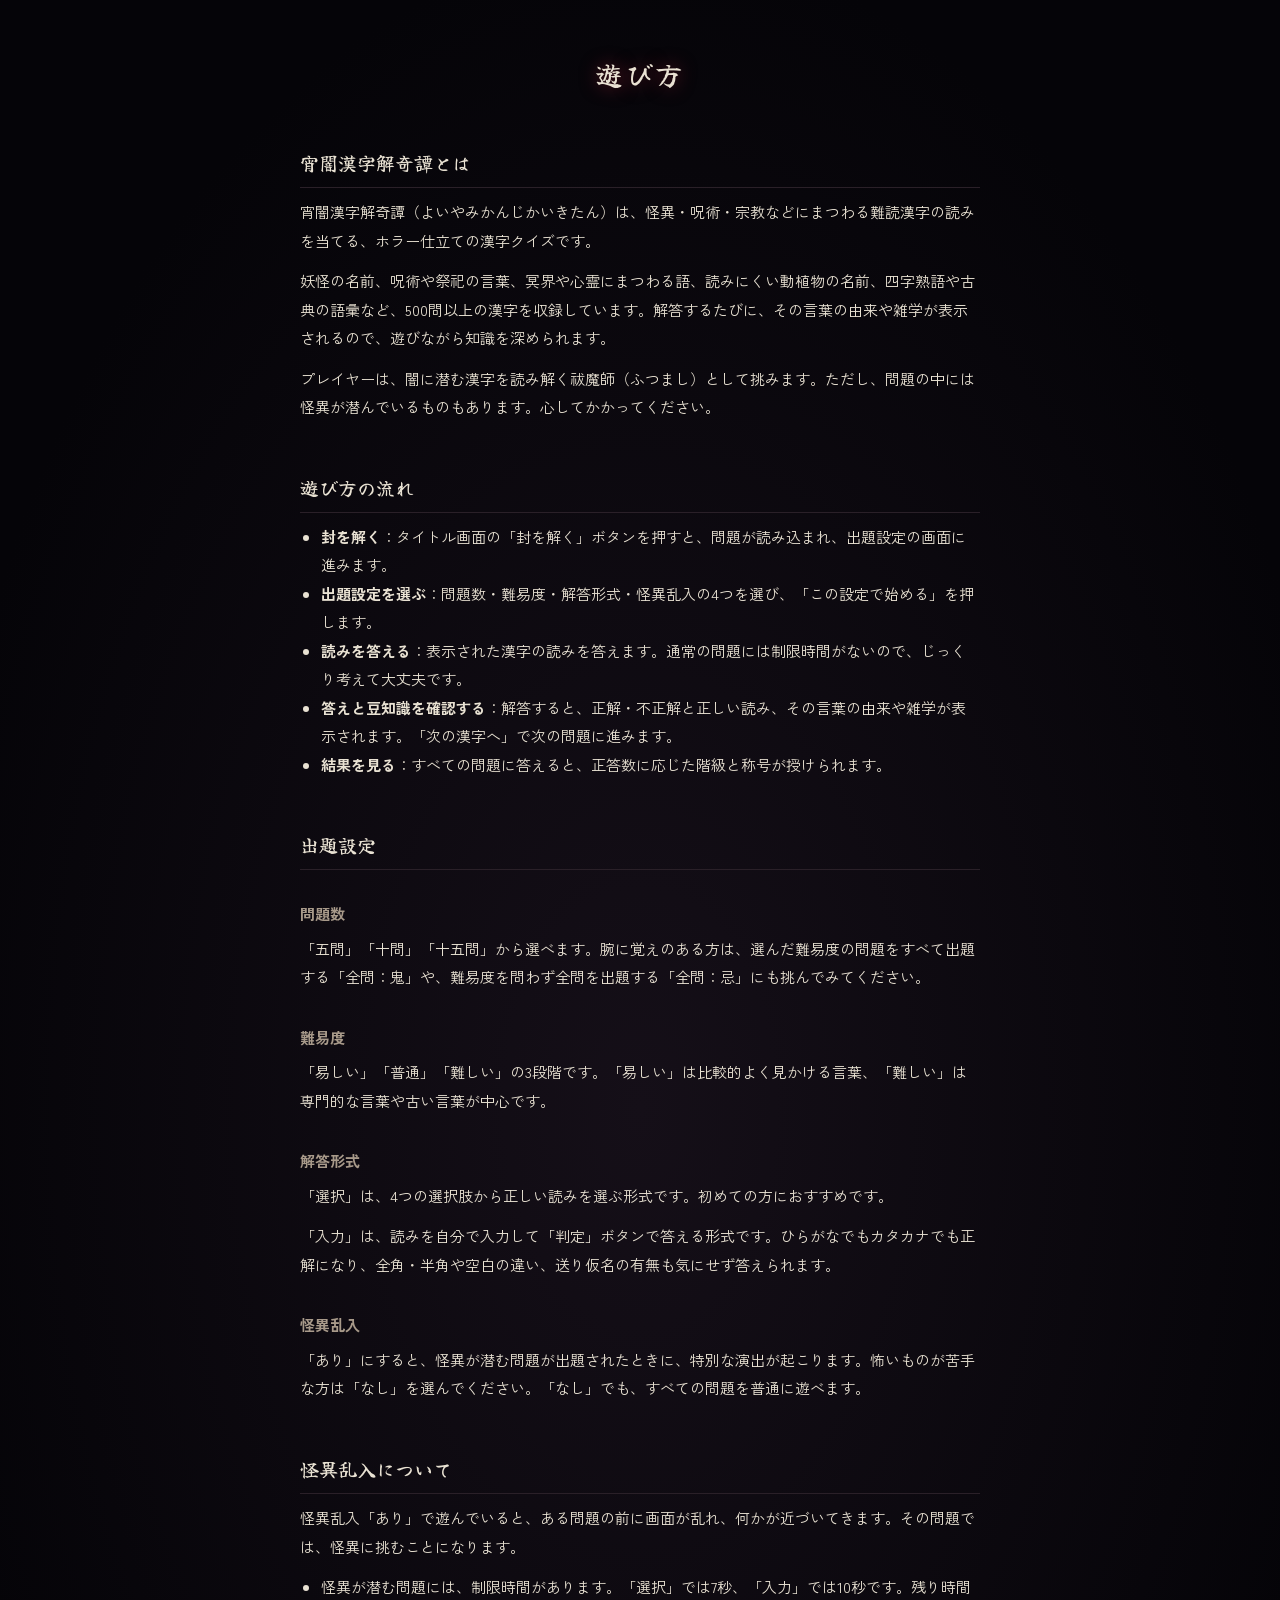
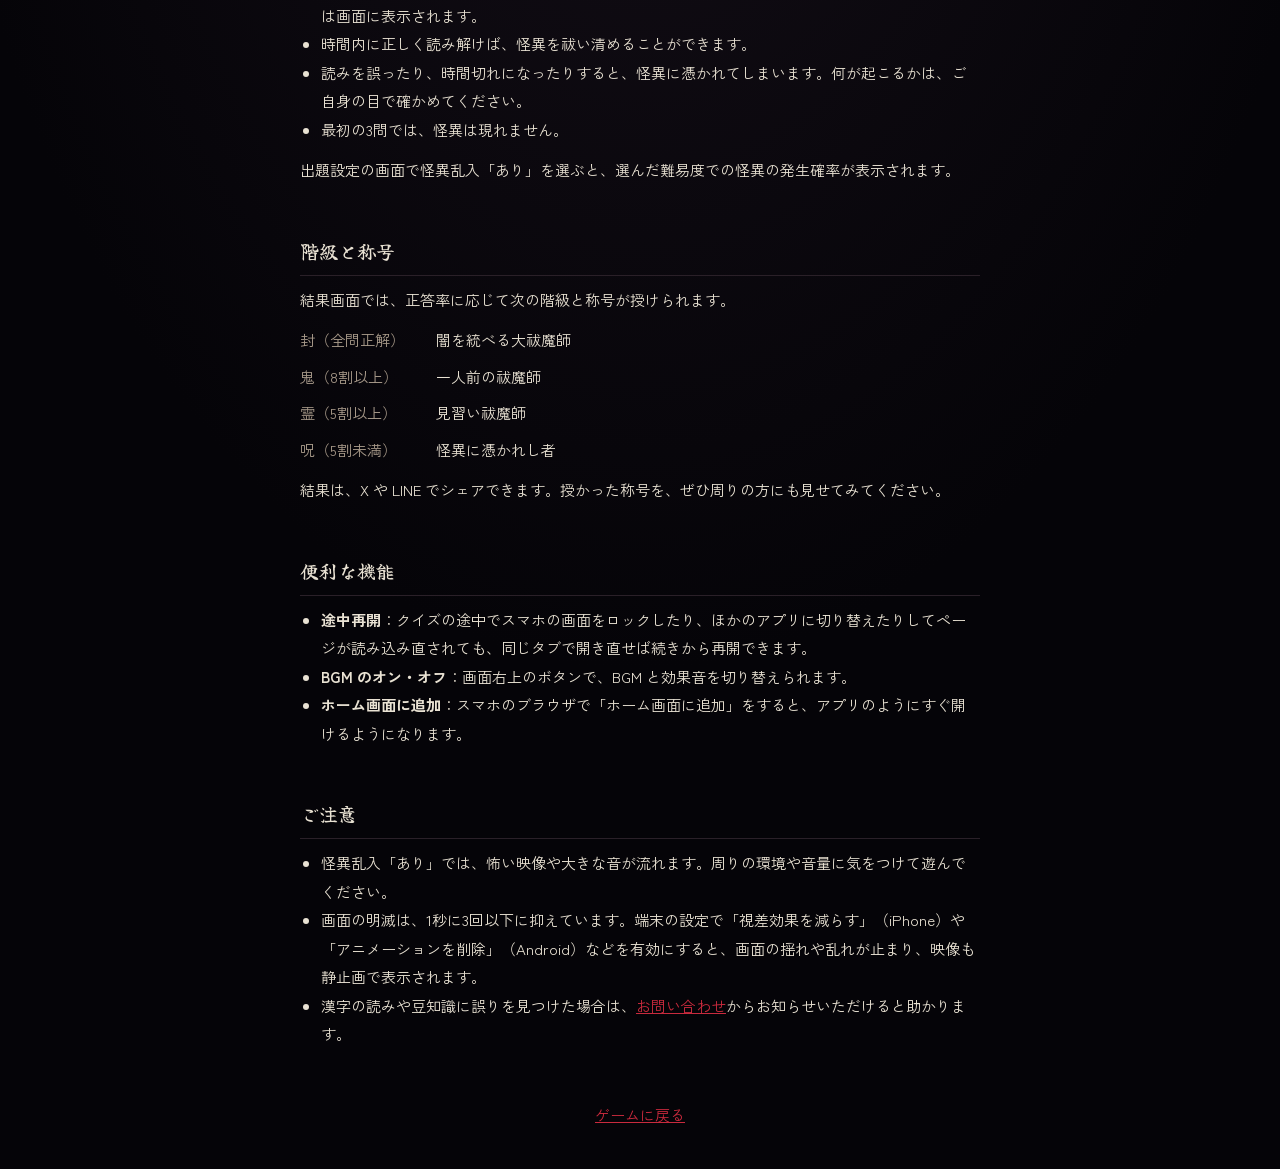
==== howto.html @ ac473db5 "収益化対応④" ====
<!DOCTYPE html>
<html lang="ja">
<head>
<meta charset="UTF-8">
<meta name="viewport" content="width=device-width, initial-scale=1.0">
<title>遊び方 | 宵闇漢字解奇譚</title>
<meta name="description" content="怪異・呪術・宗教にまつわる難読漢字の読みを当てるホラー漢字クイズ「宵闇漢字解奇譚」の遊び方">
<!-- Google アナリティクス -->
<script async src="https://www.googletagmanager.com/gtag/js?id=G-P592WETBHK"></script>
<script>
  window.dataLayer = window.dataLayer || [];
  function gtag(){dataLayer.push(arguments);}
  gtag('js', new Date());
  gtag('config', 'G-P592WETBHK');
</script>
<link rel="icon" type="image/png" sizes="32x32" href="assets/icons/favicon-32.png">
<link rel="apple-touch-icon" href="assets/icons/apple-touch-icon.png">
<meta name="theme-color" content="#000000">
<link rel="preconnect" href="https://fonts.googleapis.com">
<link rel="preconnect" href="https://fonts.gstatic.com" crossorigin>
<link href="https://fonts.googleapis.com/css2?family=Yuji+Syuku&family=Zen+Kaku+Gothic+New:wght@400;500;700;900&display=swap" rel="stylesheet">
<link rel="stylesheet" href="css/base.css">
<link rel="stylesheet" href="css/legal.css">
</head>
<body>
<main class="legal">
  <h1>遊び方</h1>

  <h2>宵闇漢字解奇譚とは</h2>
  <p>宵闇漢字解奇譚（よいやみかんじかいきたん）は、怪異・呪術・宗教などにまつわる難読漢字の読みを当てる、ホラー仕立ての漢字クイズです。</p>
  <p>妖怪の名前、呪術や祭祀の言葉、冥界や心霊にまつわる語、読みにくい動植物の名前、四字熟語や古典の語彙など、500問以上の漢字を収録しています。解答するたびに、その言葉の由来や雑学が表示されるので、遊びながら知識を深められます。</p>
  <p>プレイヤーは、闇に潜む漢字を読み解く祓魔師（ふつまし）として挑みます。ただし、問題の中には怪異が潜んでいるものもあります。心してかかってください。</p>

  <h2>遊び方の流れ</h2>
  <ul>
    <li><strong>封を解く</strong>：タイトル画面の「封を解く」ボタンを押すと、問題が読み込まれ、出題設定の画面に進みます。</li>
    <li><strong>出題設定を選ぶ</strong>：問題数・難易度・解答形式・怪異乱入の4つを選び、「この設定で始める」を押します。</li>
    <li><strong>読みを答える</strong>：表示された漢字の読みを答えます。通常の問題には制限時間がないので、じっくり考えて大丈夫です。</li>
    <li><strong>答えと豆知識を確認する</strong>：解答すると、正解・不正解と正しい読み、その言葉の由来や雑学が表示されます。「次の漢字へ」で次の問題に進みます。</li>
    <li><strong>結果を見る</strong>：すべての問題に答えると、正答数に応じた階級と称号が授けられます。</li>
  </ul>

  <h2>出題設定</h2>
  <h3>問題数</h3>
  <p>「五問」「十問」「十五問」から選べます。腕に覚えのある方は、選んだ難易度の問題をすべて出題する「全問：鬼」や、難易度を問わず全問を出題する「全問：忌」にも挑んでみてください。</p>
  <h3>難易度</h3>
  <p>「易しい」「普通」「難しい」の3段階です。「易しい」は比較的よく見かける言葉、「難しい」は専門的な言葉や古い言葉が中心です。</p>
  <h3>解答形式</h3>
  <p>「選択」は、4つの選択肢から正しい読みを選ぶ形式です。初めての方におすすめです。</p>
  <p>「入力」は、読みを自分で入力して「判定」ボタンで答える形式です。ひらがなでもカタカナでも正解になり、全角・半角や空白の違い、送り仮名の有無も気にせず答えられます。</p>
  <h3>怪異乱入</h3>
  <p>「あり」にすると、怪異が潜む問題が出題されたときに、特別な演出が起こります。怖いものが苦手な方は「なし」を選んでください。「なし」でも、すべての問題を普通に遊べます。</p>

  <h2>怪異乱入について</h2>
  <p>怪異乱入「あり」で遊んでいると、ある問題の前に画面が乱れ、何かが近づいてきます。その問題では、怪異に挑むことになります。</p>
  <ul>
    <li>怪異が潜む問題には、制限時間があります。「選択」では7秒、「入力」では10秒です。残り時間は画面に表示されます。</li>
    <li>時間内に正しく読み解けば、怪異を祓い清めることができます。</li>
    <li>読みを誤ったり、時間切れになったりすると、怪異に憑かれてしまいます。何が起こるかは、ご自身の目で確かめてください。</li>
    <li>最初の3問では、怪異は現れません。</li>
  </ul>
  <p>出題設定の画面で怪異乱入「あり」を選ぶと、選んだ難易度での怪異の発生確率が表示されます。</p>

  <h2>階級と称号</h2>
  <p>結果画面では、正答率に応じて次の階級と称号が授けられます。</p>
  <dl>
    <dt>封（全問正解）</dt>
    <dd>闇を統べる大祓魔師</dd>
    <dt>鬼（8割以上）</dt>
    <dd>一人前の祓魔師</dd>
    <dt>霊（5割以上）</dt>
    <dd>見習い祓魔師</dd>
    <dt>呪（5割未満）</dt>
    <dd>怪異に憑かれし者</dd>
  </dl>
  <p>結果は、X や LINE でシェアできます。授かった称号を、ぜひ周りの方にも見せてみてください。</p>

  <h2>便利な機能</h2>
  <ul>
    <li><strong>途中再開</strong>：クイズの途中でスマホの画面をロックしたり、ほかのアプリに切り替えたりしてページが読み込み直されても、同じタブで開き直せば続きから再開できます。</li>
    <li><strong>BGM のオン・オフ</strong>：画面右上のボタンで、BGM と効果音を切り替えられます。</li>
    <li><strong>ホーム画面に追加</strong>：スマホのブラウザで「ホーム画面に追加」をすると、アプリのようにすぐ開けるようになります。</li>
  </ul>

  <h2>ご注意</h2>
  <ul>
    <li>怪異乱入「あり」では、怖い映像や大きな音が流れます。周りの環境や音量に気をつけて遊んでください。</li>
    <li>画面の明滅は、1秒に3回以下に抑えています。端末の設定で「視差効果を減らす」（iPhone）や「アニメーションを削除」（Android）などを有効にすると、画面の揺れや乱れが止まり、映像も静止画で表示されます。</li>
    <li>漢字の読みや豆知識に誤りを見つけた場合は、<a href="contact.html">お問い合わせ</a>からお知らせいただけると助かります。</li>
  </ul>

  <a class="back" href="./">ゲームに戻る</a>
</main>
</body>
</html>
---- css/base.css ----
/* ============================================================
     共通スタイル：色の変数、背景（霧・熾火）、画面の枠組み、共通ボタン、フッター、PC表示
     ============================================================ */
  :root{
    --bg-void:#08070a;
    --bg-panel:#120e14;
    --bg-panel-2:#1a1420;
    --blood:#8b1a2b;
    --blood-bright:#c92a3d;
    --ash-purple:#3d1a4a;
    --ash-purple-2:#5c2a6e;
    --bone:#e9e2d3;
    --bone-dim:#a89a8a;
    --sick-green:#4a7c59;
    --sick-green-bright:#6fbf7f;
    --line:#2a2028;
    --shadow-deep: 0 20px 60px rgba(0,0,0,0.7);
  }

  *{box-sizing:border-box;-webkit-tap-highlight-color:transparent;}

  html,body{
    margin:0;padding:0;height:100%;
    background:var(--bg-void);
    color:var(--bone);
    font-family:'Zen Kaku Gothic New',sans-serif;
    overscroll-behavior:none;
  }

  #app{
    position:relative;
    min-height:100vh;
    min-height:100dvh;
    display:flex;
    flex-direction:column;
    overflow:hidden;
  }

  /* ---------- 背景演出：漂う霧・熾火 ---------- */
  .fog-layer{
    position:fixed;inset:-10% -10%;
    pointer-events:none;
    z-index:0;
    background:
      radial-gradient(ellipse 60% 40% at 20% 15%, rgba(61,26,74,0.35), transparent 60%),
      radial-gradient(ellipse 50% 35% at 85% 80%, rgba(139,26,43,0.22), transparent 60%),
      radial-gradient(ellipse 70% 50% at 50% 100%, rgba(92,42,110,0.18), transparent 65%);
    animation: driftFog 22s ease-in-out infinite alternate;
  }
  @keyframes driftFog{
    0%{ transform: translate(0,0) scale(1); }
    100%{ transform: translate(-2%,3%) scale(1.05); }
  }
  .embers{
    position:fixed;inset:0;pointer-events:none;z-index:0;overflow:hidden;
  }
  .ember{
    position:absolute;bottom:-10px;
    width:3px;height:3px;border-radius:50%;
    background:var(--blood-bright);
    box-shadow:0 0 6px 1px rgba(201,42,61,0.8);
    opacity:0;
    animation-name:emberRise;
    animation-timing-function:linear;
    animation-iteration-count:infinite;
  }
  @keyframes emberRise{
    0%{ transform:translateY(0) translateX(0); opacity:0; }
    8%{ opacity:0.9; }
    90%{ opacity:0.3; }
    100%{ transform:translateY(-110vh) translateX(20px); opacity:0; }
  }

  @media (prefers-reduced-motion: reduce){
    .fog-layer, .ember{ animation:none !important; }
  }

  main{
    position:relative;z-index:1;
    flex:1;
    display:flex;
    flex-direction:column;
    max-width:560px;
    width:100%;
    margin:0 auto;
    padding:20px 18px calc(24px + env(safe-area-inset-bottom));
  }

  .screen{ display:none; flex-direction:column; flex:1; animation:fadeIn .5s ease; }
  .screen.active{ display:flex; }
  /* その場でふわっと現れる（透明度だけを変える）。
     位置をずらすと、margin では高さが一瞬増えてスクロールバーが出て、transform では
     「タイトルへ戻る」リンクの位置の基準が変わって跳ねてしまうため、動きは付けない */
  @keyframes fadeIn{ from{opacity:0;} to{opacity:1;} }

  /* ---------- 共通アイコンボタン（音声・ホーム等） ---------- */
  .icon-btn{
    background:none;border:1px solid var(--line);color:var(--bone-dim);
    width:38px;height:38px;border-radius:100px;font-size:16px;cursor:pointer;flex-shrink:0;
    display:flex;align-items:center;justify-content:center;
    transition:border-color .15s ease, color .15s ease, transform .1s ease;
  }
  .icon-btn:active{ transform:scale(0.92); }

  .sound-control{
    position:absolute;
    top:calc(14px + env(safe-area-inset-top));
    right:14px;
    z-index:15;
    display:flex;
    align-items:center;
    gap:8px;
  }
  .bgm-label{
    font-size:11px;
    letter-spacing:.08em;
    color:var(--bone-dim);
  }
  .global-sound-btn{
    background:rgba(18,14,20,0.7);
    backdrop-filter:blur(4px);
  }

  /* ---------- 共通ボタン ---------- */
  .btn-start{
    font-family:'Yuji Syuku',serif;
    font-size:17px;
    letter-spacing:.12em;
    padding:16px 44px;
    min-height:56px;
    background:linear-gradient(180deg, #2a1420, #1a0d14);
    border:1px solid var(--blood);
    color:var(--bone);
    border-radius:4px;
    box-shadow:0 0 0 1px rgba(139,26,43,0.15) inset, 0 10px 30px rgba(139,26,43,0.25);
    cursor:pointer;
    transition:transform .12s ease, box-shadow .2s ease;
  }
  .btn-start:active{ transform:scale(0.96); }

  .btn-secondary{
    min-height:50px;
    background:var(--bg-panel);
    border:1px solid var(--line);
    color:var(--bone-dim);
    border-radius:6px; font-size:14px; cursor:pointer;
  }

  /* 「タイトルへ戻る」リンク */
  .link-back{
    margin-top:18px; text-align:center;
    font-size:13px; color:var(--bone-dim);
    background:none;border:none;cursor:pointer;padding:10px;
    text-decoration:underline;text-underline-offset:3px;
  }
  .link-back-corner{
    position:absolute;
    top:0; left:0;
    margin-top:0;
    text-align:left;
    z-index:5;
  }

  /* ---------- フッター ---------- */
  footer.credit{
    position:relative;z-index:1;
    text-align:center; font-size:11px; color:var(--bone-dim);
    padding:0px 0 25px;
  }
  footer.credit .footer-links a{ color:#d4cabb; }
  footer.credit .footer-links a:hover{ color:var(--blood-bright); }

  /* ---------- PC(デスクトップ)：ウィンドウ中央にアプリを配置 ---------- */
  @media (min-width:720px){
    html,body{
      display:flex;
      align-items:center;
      justify-content:center;
      background:radial-gradient(ellipse 80% 60% at 50% 40%, #150f18, #050408 70%);
    }
    #app{
      width:480px;
      max-width:480px;
      height:min(880px, 94vh);
      min-height:auto;
      border-radius:20px;
      border:1px solid var(--line);
      box-shadow:var(--shadow-deep), 0 0 0 1px rgba(139,26,43,0.08);
      overflow-y:auto;
      overflow-x:hidden;
    }
  }
---- css/legal.css ----
/* ============================================================
     プライバシーポリシー・お問い合わせページ用スタイル
     色の変数は base.css のものを使うため、base.css の後に読み込む
     ============================================================ */
  .legal{
    max-width:720px;
    margin:0 auto;
    padding:48px 20px 40px;
    line-height:1.9;
    font-size:15px;
  }

  .legal h1{
    font-family:'Yuji Syuku',serif;
    font-weight:normal;
    font-size:28px;
    letter-spacing:.08em;
    text-align:center;
    margin:0 0 8px;
    text-shadow:0 0 18px rgba(201,42,61,0.5);
  }
  .legal .site-name{
    text-align:center;
    font-size:13px;
    color:var(--bone-dim);
    margin:0 0 40px;
  }

  .legal h2{
    font-family:'Yuji Syuku',serif;
    font-weight:normal;
    font-size:19px;
    margin:36px 0 10px;
    padding-bottom:6px;
    border-bottom:1px solid var(--line);
  }
  .legal h3{
    font-size:15px;
    font-weight:700;
    color:var(--bone-dim);
    margin:20px 0 6px;
  }

  .legal p, .legal ul{ margin:0 0 12px; }
  .legal ul{ padding-left:1.4em; }

  .legal a{ color:var(--blood-bright); }
  .legal a:hover{ color:var(--bone); }

  /* 運営者情報の表 */
  .legal dl{
    display:grid;
    grid-template-columns:8em 1fr;
    gap:8px 16px;
    margin:0 0 12px;
  }
  .legal dt{ color:var(--bone-dim); }
  .legal dd{ margin:0; }

  .legal .date{
    margin-top:36px;
    text-align:right;
    font-size:13px;
    color:var(--bone-dim);
  }

  .legal .back{
    display:block;
    margin-top:40px;
    text-align:center;
  }

  /* base.css の PC 表示用の中央寄せを解除する（長いページの上が切れるため） */
  @media (min-width:720px){
    html,body{ display:block; height:auto; }
  }

  @media (max-width:480px){
    .legal{ padding-top:32px; font-size:14px; }
    .legal h1{ font-size:24px; }
    .legal dl{ grid-template-columns:1fr; gap:2px; }
    .legal dd{ margin-bottom:8px; }
  }
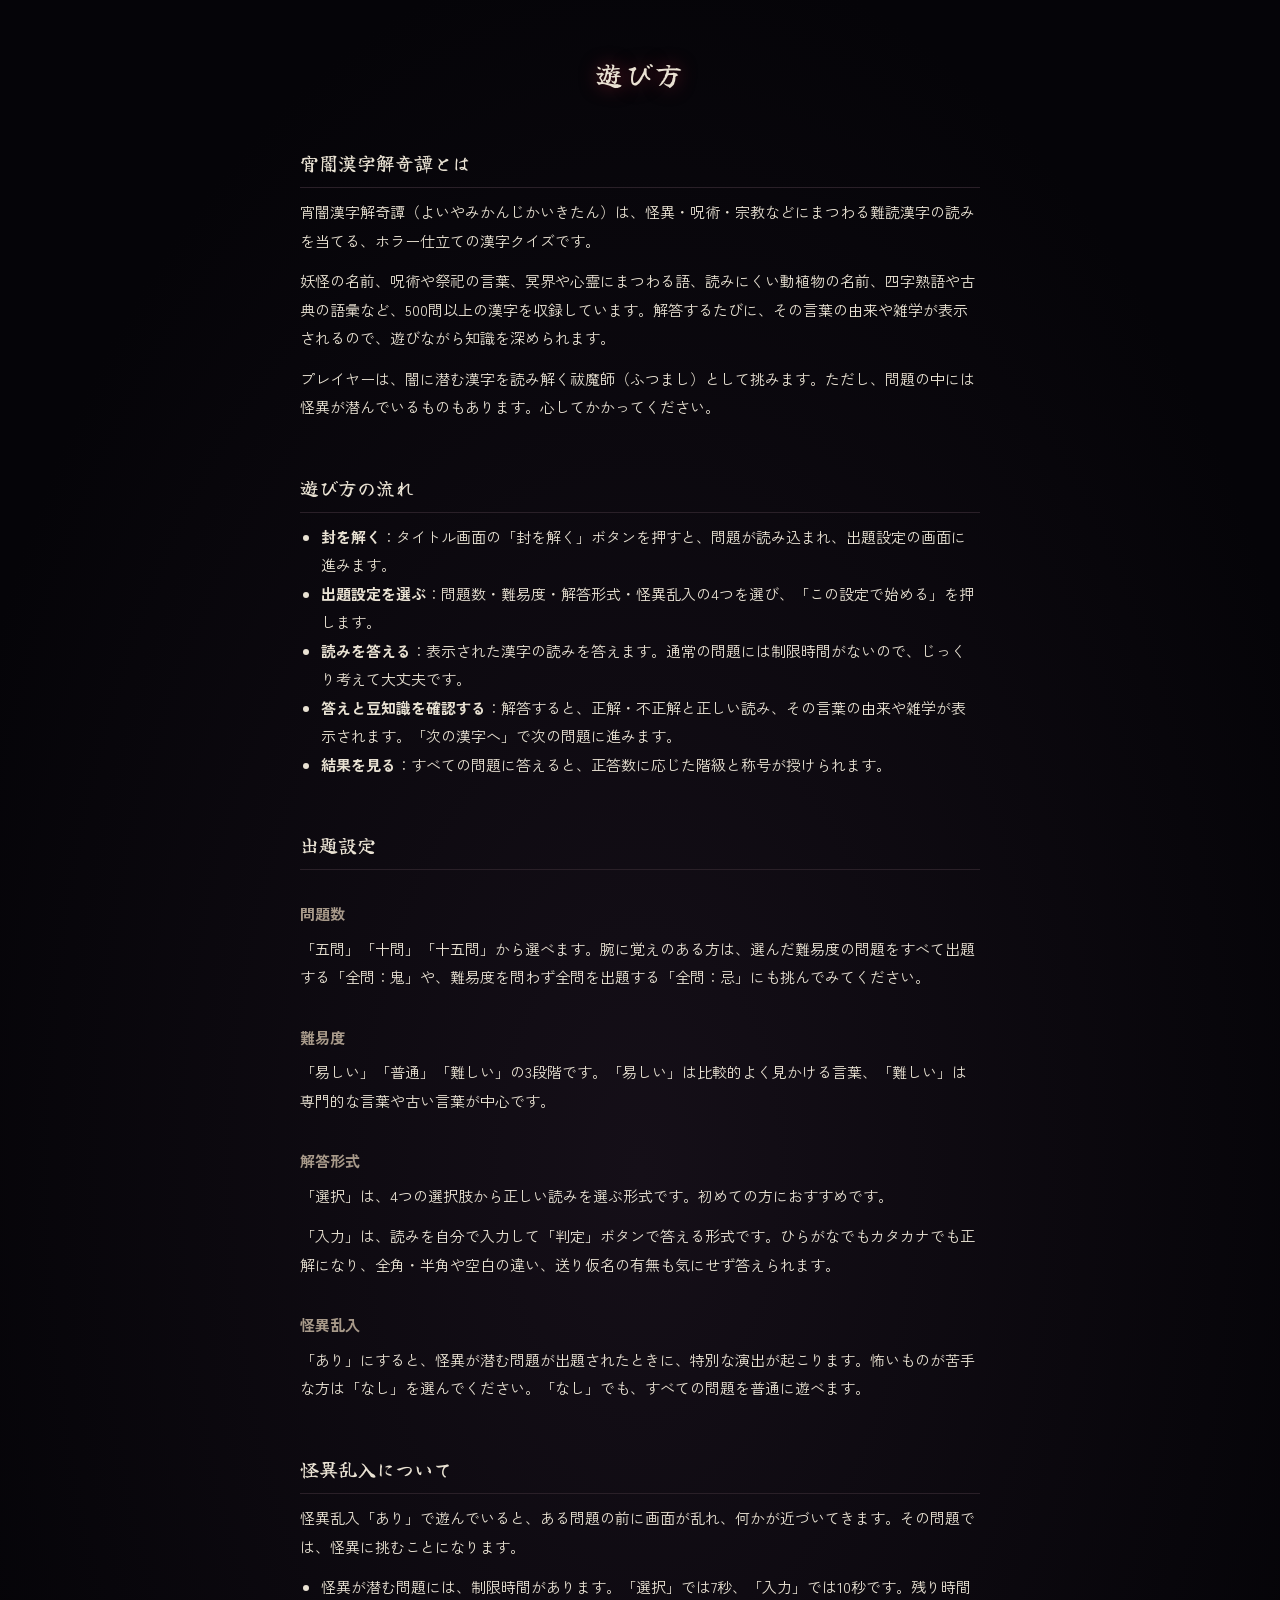
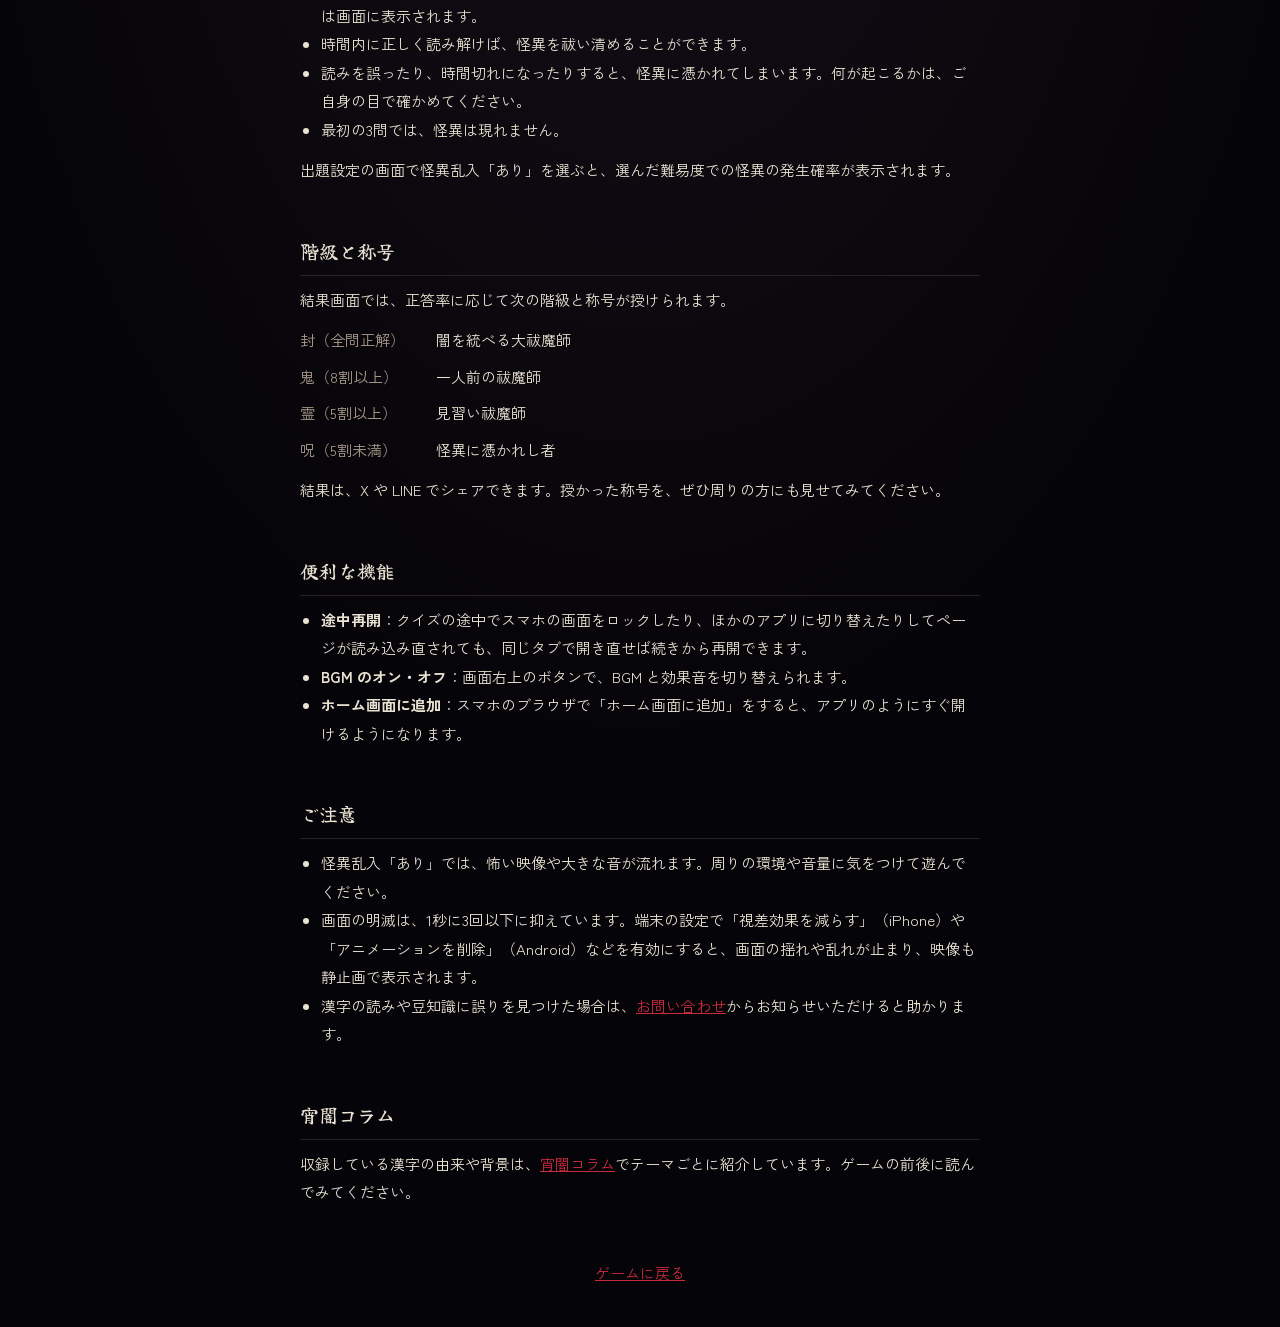
==== commit 0f64ad4e: "コラム追加" ====
--- a/howto.html
+++ b/howto.html
@@ -89,6 +89,9 @@
     <li>漢字の読みや豆知識に誤りを見つけた場合は、<a href="contact.html">お問い合わせ</a>からお知らせいただけると助かります。</li>
   </ul>
 
+  <h2>宵闇コラム</h2>
+  <p>収録している漢字の由来や背景は、<a href="column/">宵闇コラム</a>でテーマごとに紹介しています。ゲームの前後に読んでみてください。</p>
+
   <a class="back" href="./">ゲームに戻る</a>
 </main>
 </body>
